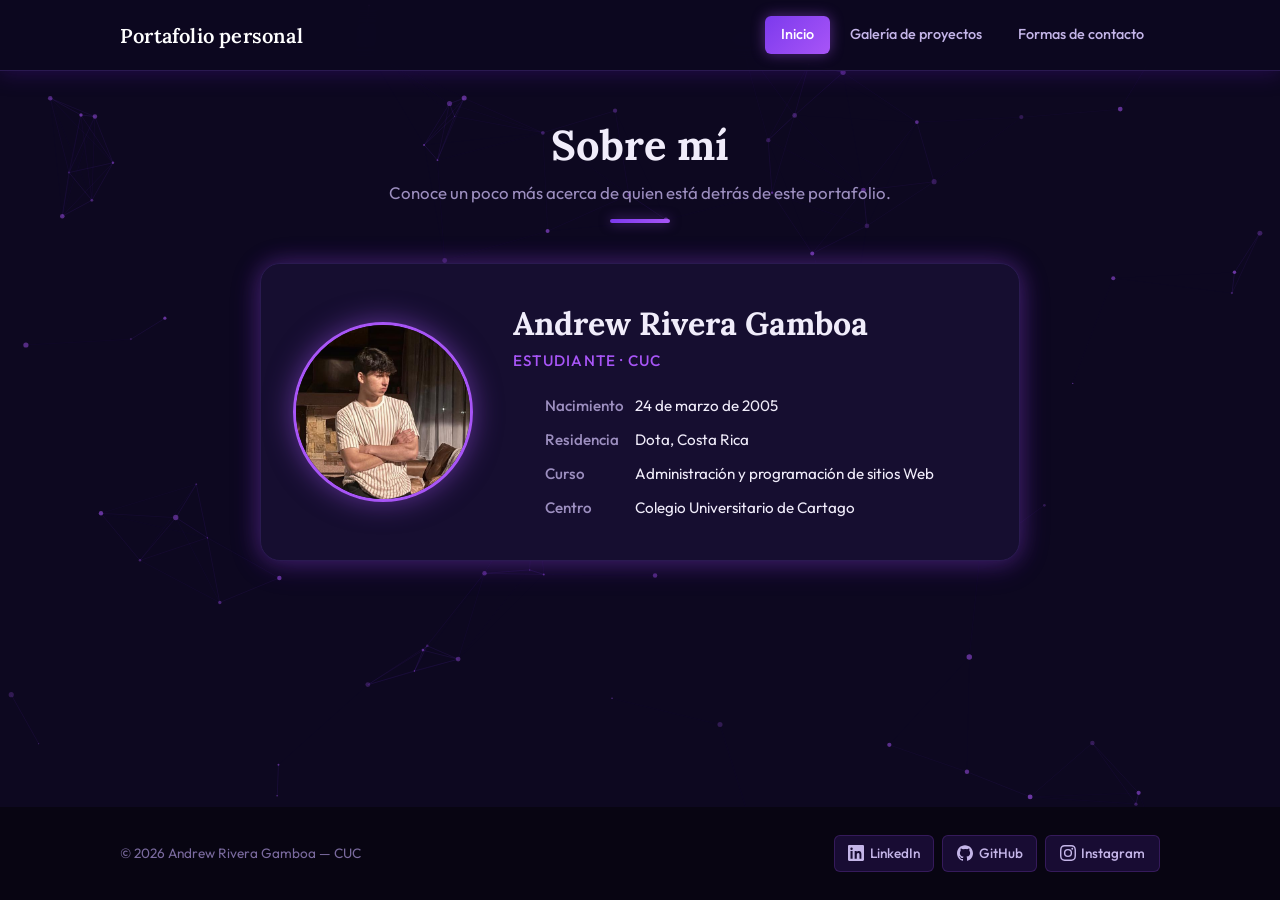
==== index.html @ b11b97e3 "Tarea Portafolio personal Todo desarrollado y probado" ====
<!DOCTYPE html>
<html lang="es">
<head>
  <meta charset="UTF-8" />
  <meta name="viewport" content="width=device-width, initial-scale=1.0" />
  <title>Inicio — Portafolio Personal</title>
  <link rel="stylesheet" href="styles.css" />
</head>
<body>


  <header>
    <div class="container header-inner">
      <span class="site-title">Portafolio personal</span>

      <button class="nav-toggle" aria-label="Abrir menú" aria-expanded="false" onclick="toggleNav(this)">
        <span></span><span></span><span></span>
      </button>

      <nav id="main-nav" aria-label="Navegación principal">
        <ul>
          <li><a href="index.html" class="active">Inicio</a></li>
          <li><a href="proyectos.html">Galería de proyectos</a></li>
          <li><a href="contacto.html">Formas de contacto</a></li>
        </ul>
      </nav>
    </div>
  </header>




  <main>
    <div class="container">

      <section class="page-hero">
        <h1>Sobre mí</h1>
        <p>Conoce un poco más acerca de quien está detrás de este portafolio.</p>
        <div class="divider"></div>
      </section>

      <article class="profile-card">

        <div class="profile-photo">
          <img src="assets/personal2.jpeg" />
        </div>

        <div class="profile-info">
          <h1>Andrew Rivera Gamboa</h1>
          <p class="subtitle">Estudiante · CUC</p>

          <ul class="profile-details">
            <li>
              <span class="icon"></span>
              <strong>Nacimiento</strong>
              24 de marzo de 2005
            </li>
            <li>
              <span class="icon"></span>
              <strong>Residencia</strong>
              Dota, Costa Rica
            </li>
            <li>
              <span class="icon"></span>
              <strong>Curso</strong>
              Administración y programación de sitios Web
            </li>
            <li>
              <span class="icon"></span>
              <strong>Centro</strong>
              Colegio Universitario de Cartago
            </li>
          </ul>
        </div>
      </article>

    </div>
  </main>


  <footer>
    <div class="container footer-inner">
      <p class="footer-copy">&copy; 2026 Andrew Rivera Gamboa — CUC</p>

      <div class="social-links">
        <a href="https://linkedin.com" target="_blank" rel="noopener noreferrer">
          <svg xmlns="http://www.w3.org/2000/svg" width="16" height="16" viewBox="0 0 24 24" fill="currentColor" aria-hidden="true"><path d="M20.447 20.452H17.21v-5.569c0-1.328-.024-3.037-1.852-3.037-1.854 0-2.137 1.446-2.137 2.94v5.666H9.985V9h3.103v1.561h.044c.432-.82 1.487-1.685 3.061-1.685 3.274 0 3.878 2.155 3.878 4.957v6.619zM5.337 7.433a1.8 1.8 0 1 1 0-3.6 1.8 1.8 0 0 1 0 3.6zm1.555 13.019H3.782V9h3.11v11.452zM22.225 0H1.771C.792 0 0 .774 0 1.729v20.542C0 23.226.792 24 1.771 24h20.451C23.2 24 24 23.226 24 22.271V1.729C24 .774 23.2 0 22.222 0h.003z"/></svg>
          LinkedIn
        </a>
        <a href="https://github.com/Andrewww24" target="_blank" rel="noopener noreferrer">
          <svg xmlns="http://www.w3.org/2000/svg" width="16" height="16" viewBox="0 0 24 24" fill="currentColor" aria-hidden="true"><path d="M12 .297c-6.63 0-12 5.373-12 12 0 5.303 3.438 9.8 8.205 11.385.6.113.82-.258.82-.577v-2.234c-3.338.726-4.033-1.416-4.033-1.416-.546-1.387-1.333-1.756-1.333-1.756-1.089-.745.083-.729.083-.729 1.205.084 1.839 1.237 1.839 1.237 1.07 1.834 2.807 1.304 3.492.997.107-.775.418-1.305.762-1.604-2.665-.305-5.467-1.334-5.467-5.931 0-1.311.469-2.381 1.236-3.221-.124-.303-.535-1.524.117-3.176 0 0 1.008-.322 3.301 1.23a11.52 11.52 0 0 1 3.003-.404c1.02.005 2.047.138 3.006.404 2.291-1.552 3.297-1.23 3.297-1.23.653 1.653.242 2.874.118 3.176.77.84 1.235 1.911 1.235 3.221 0 4.609-2.807 5.624-5.479 5.921.43.372.823 1.102.823 2.222v3.293c0 .319.192.694.801.576C20.566 22.092 24 17.592 24 12.297c0-6.627-5.373-12-12-12z"/></svg>
          GitHub
        </a>
        <a href="https://instagram.com" target="_blank" rel="noopener noreferrer">
          <svg xmlns="http://www.w3.org/2000/svg" width="16" height="16" viewBox="0 0 24 24" fill="currentColor" aria-hidden="true"><path d="M12 2.163c3.204 0 3.584.012 4.85.07 3.252.148 4.771 1.691 4.919 4.919.058 1.265.069 1.645.069 4.849 0 3.205-.012 3.584-.069 4.849-.149 3.225-1.664 4.771-4.919 4.919-1.266.058-1.644.07-4.85.07-3.204 0-3.584-.012-4.849-.07-3.26-.149-4.771-1.699-4.919-4.92-.058-1.265-.07-1.644-.07-4.849 0-3.204.013-3.583.07-4.849.149-3.227 1.664-4.771 4.919-4.919 1.266-.057 1.645-.069 4.849-.069zm0-2.163c-3.259 0-3.667.014-4.947.072-4.358.2-6.78 2.618-6.98 6.98-.059 1.281-.073 1.689-.073 4.948 0 3.259.014 3.668.072 4.948.2 4.358 2.618 6.78 6.98 6.98 1.281.058 1.689.072 4.948.072 3.259 0 3.668-.014 4.948-.072 4.354-.2 6.782-2.618 6.979-6.98.059-1.28.073-1.689.073-4.948 0-3.259-.014-3.667-.072-4.947-.196-4.354-2.617-6.78-6.979-6.98-1.281-.059-1.69-.073-4.949-.073zm0 5.838a6.162 6.162 0 1 0 0 12.324 6.162 6.162 0 0 0 0-12.324zM12 16a4 4 0 1 1 0-8 4 4 0 0 1 0 8zm6.406-11.845a1.44 1.44 0 1 0 0 2.881 1.44 1.44 0 0 0 0-2.881z"/></svg>
          Instagram
        </a>
      </div>
    </div>
  </footer>

  <script>
    function toggleNav(btn) {
      const nav = document.getElementById('main-nav');
      const open = nav.classList.toggle('open');
      btn.setAttribute('aria-expanded', open);
    }
  </script>
  <script src="particles.js"></script>
</body>
</html>
---- styles.css ----
@import url('https://fonts.googleapis.com/css2?family=Outfit:wght@300;400;500;600;700&family=Lora:ital,wght@0,400;0,600;1,400&display=swap');


:root {
  --color-bg:          #0d0820;
  --color-surface:     #160e30;
  --color-surface-2:   #1e1440;
  --color-primary:     #7c3aed;
  --color-primary-lt:  #9d5ff5;
  --color-accent:      #a855f7;
  --color-accent-dk:   #7c3aed;
  --color-text:        #f0ecfa;
  --color-text-muted:  #9d8fc0;
  --color-border:      #2a1a50;
  --color-footer-bg:   #080512;
  --color-footer-text: #c4b5e8;

  --font-heading: 'Lora', Georgia, serif;
  --font-body:    'Outfit', system-ui, sans-serif;

  --radius-sm: 6px;
  --radius-md: 12px;
  --radius-lg: 20px;

  --shadow-card: 0 4px 32px rgba(120, 40, 220, 0.18);
  --shadow-nav:  0 2px 20px rgba(80, 20, 160, 0.35);
  --glow-accent: 0 0 24px rgba(168, 85, 247, 0.30);
  --transition:  200ms ease;
}


#particles-bg {
  position: fixed;
  inset: 0;
  width: 100%;
  height: 100%;
  z-index: 0;
  pointer-events: none;
}


header, main, footer {
  position: relative;
  z-index: 1;
}


*, *::before, *::after {
  box-sizing: border-box;
  margin: 0;
  padding: 0;
}

html {
  scroll-behavior: smooth;
}

body {
  font-family: var(--font-body);
  font-size: 1rem;
  color: var(--color-text);
  background-color: var(--color-bg);
  line-height: 1.65;
  min-height: 100dvh;
  display: flex;
  flex-direction: column;
}

img {
  display: block;
  max-width: 100%;
}

a {
  color: var(--color-accent);
  text-decoration: none;
  transition: color var(--transition);
}

a:hover {
  color: var(--color-accent-dk);
}

h1, h2, h3 {
  font-family: var(--font-heading);
  color: #f0ecfa;
  line-height: 1.25;
}


.container {
  width: 100%;
  max-width: 1080px;
  margin-inline: auto;
  padding-inline: 1.25rem;
}


header {
  background-color: rgba(13, 8, 32, 0.85);
  backdrop-filter: blur(12px);
  -webkit-backdrop-filter: blur(12px);
  border-bottom: 1px solid var(--color-border);
  box-shadow: var(--shadow-nav);
  position: sticky;
  top: 0;
  z-index: 100;
}

.header-inner {
  display: flex;
  align-items: center;
  justify-content: space-between;
  gap: 1rem;
  padding-block: 1rem;
}

.site-title {
  font-family: var(--font-heading);
  font-size: 1.25rem;
  font-weight: 600;
  color: #ffffff;
  letter-spacing: 0.01em;
  white-space: nowrap;
}


nav ul {
  list-style: none;
  display: flex;
  gap: 0.25rem;
}

nav ul li a {
  display: inline-block;
  padding: 0.45rem 1rem;
  border-radius: var(--radius-sm);
  color: var(--color-footer-text);
  font-size: 0.9rem;
  font-weight: 500;
  transition: background var(--transition), color var(--transition);
}

nav ul li a:hover {
  background-color: rgba(168, 85, 247, 0.15);
  color: #ffffff;
}

nav ul li a.active {
  background: linear-gradient(135deg, var(--color-primary), var(--color-accent));
  color: #ffffff;
  box-shadow: 0 0 14px rgba(168, 85, 247, 0.45);
}


.nav-toggle {
  display: none;
  flex-direction: column;
  gap: 5px;
  cursor: pointer;
  background: none;
  border: none;
  padding: 4px;
}

.nav-toggle span {
  display: block;
  width: 24px;
  height: 2px;
  background: #fff;
  border-radius: 2px;
  transition: transform var(--transition), opacity var(--transition);
}

main {
  flex: 1;
  padding-block: 3rem;
}

.page-hero {
  text-align: center;
  margin-bottom: 2.5rem;
}

.page-hero h1 {
  font-size: clamp(1.8rem, 4vw, 2.6rem);
  margin-bottom: 0.5rem;
}

.page-hero p {
  color: var(--color-text-muted);
  font-size: 1.05rem;
}

.divider {
  width: 60px;
  height: 4px;
  background: linear-gradient(90deg, var(--color-primary), var(--color-accent));
  border-radius: 2px;
  margin: 0.75rem auto 0;
  box-shadow: 0 0 12px rgba(168, 85, 247, 0.5);
}

.profile-card {
  background: var(--color-surface);
  border: 1px solid var(--color-border);
  border-radius: var(--radius-lg);
  box-shadow: var(--shadow-card), var(--glow-accent);
  padding: 2.5rem 2rem;
  display: flex;
  gap: 2.5rem;
  align-items: center;
  max-width: 760px;
  margin-inline: auto;
}

.profile-photo {
  flex-shrink: 0;
  width: 180px;
  height: 180px;
  border-radius: 50%;
  overflow: hidden;
  border: 3px solid var(--color-accent);
  box-shadow: 0 0 28px rgba(168, 85, 247, 0.50);
}

.profile-photo img,
.profile-photo svg {
  width: 100%;
  height: 100%;
  object-fit: cover;
}

.profile-info h1 {
  font-size: clamp(1.5rem, 3vw, 2rem);
  margin-bottom: 0.25rem;
}

.profile-info .subtitle {
  color: var(--color-accent);
  font-weight: 500;
  margin-bottom: 1.25rem;
  font-size: 0.95rem;
  text-transform: uppercase;
  letter-spacing: 0.08em;
}

.profile-details {
  list-style: none;
  display: flex;
  flex-direction: column;
  gap: 0.55rem;
}

.profile-details li {
  display: flex;
  align-items: center;
  gap: 0.6rem;
  font-size: 0.95rem;
  color: var(--color-text);
}

.profile-details li .icon {
  display: inline-flex;
  align-items: center;
  justify-content: center;
  width: 1.4rem;
  flex-shrink: 0;
  color: var(--color-accent);
}

.profile-details li strong {
  color: var(--color-text-muted);
  font-weight: 500;
  min-width: 5rem;
  display: inline-block;
}

.projects-grid {
  display: grid;
  grid-template-columns: repeat(auto-fill, minmax(300px, 1fr));
  gap: 1.5rem;
}

.project-card {
  background: var(--color-surface);
  border: 1px solid var(--color-border);
  border-radius: var(--radius-md);
  box-shadow: var(--shadow-card);
  padding: 1.75rem;
  border-top: 3px solid var(--color-accent);
  transition: transform var(--transition), box-shadow var(--transition), border-color var(--transition);
}

.project-card:hover {
  transform: translateY(-5px);
  box-shadow: var(--shadow-card), 0 0 24px rgba(168, 85, 247, 0.25);
  border-color: var(--color-accent);
}

.project-card h2 {
  font-size: 1.2rem;
  margin-bottom: 0.35rem;
}

.project-course {
  display: inline-block;
  font-size: 0.78rem;
  font-weight: 600;
  text-transform: uppercase;
  letter-spacing: 0.07em;
  color: var(--color-accent);
  background: rgba(168, 85, 247, 0.12);
  border: 1px solid rgba(168, 85, 247, 0.25);
  padding: 0.2rem 0.65rem;
  border-radius: 999px;
  margin-bottom: 0.85rem;
}

.project-card p {
  font-size: 0.93rem;
  color: var(--color-text-muted);
  line-height: 1.6;
}



.contact-wrapper {
  display: grid;
  grid-template-columns: 1fr 1fr;
  gap: 2rem;
  max-width: 900px;
  margin-inline: auto;
}

.contact-card {
  background: var(--color-surface);
  border: 1px solid var(--color-border);
  border-radius: var(--radius-md);
  box-shadow: var(--shadow-card);
  padding: 2rem;
  transition: box-shadow var(--transition);
}

.contact-card:hover {
  box-shadow: var(--shadow-card), 0 0 20px rgba(168, 85, 247, 0.20);
}

.contact-card h2 {
  font-size: 1.15rem;
  margin-bottom: 1.25rem;
  padding-bottom: 0.6rem;
  border-bottom: 2px solid var(--color-border);
}

.contact-list {
  list-style: none;
  display: flex;
  flex-direction: column;
  gap: 0.85rem;
}

.contact-list li {
  display: flex;
  align-items: center;
  gap: 0.75rem;
  font-size: 0.95rem;
}

.contact-list li .icon {
  display: inline-flex;
  align-items: center;
  justify-content: center;
  width: 1.6rem;
  flex-shrink: 0;
  color: var(--color-accent);
}

.contact-list li a {
  color: var(--color-text);
  word-break: break-all;
  transition: color var(--transition);
}

.contact-list li a:hover {
  color: var(--color-accent);
}

footer {
  background-color: var(--color-footer-bg);
  color: var(--color-footer-text);
  padding-block: 1.75rem;
}

.footer-inner {
  display: flex;
  align-items: center;
  justify-content: space-between;
  gap: 1rem;
  flex-wrap: wrap;
}

.footer-copy {
  font-size: 0.85rem;
  color: #7a6a9e;
}

.social-links {
  display: flex;
  gap: 0.5rem;
}

.social-links a {
  display: inline-flex;
  align-items: center;
  gap: 0.35rem;
  padding: 0.4rem 0.85rem;
  border-radius: var(--radius-sm);
  background: rgba(124, 58, 237, 0.15);
  border: 1px solid rgba(168, 85, 247, 0.20);
  color: var(--color-footer-text);
  font-size: 0.85rem;
  font-weight: 500;
  transition: background var(--transition), color var(--transition), box-shadow var(--transition);
}

.social-links a:hover {
  background: var(--color-accent);
  border-color: var(--color-accent);
  color: #fff;
  box-shadow: 0 0 14px rgba(168, 85, 247, 0.45);
}


@media (max-width: 700px) {

  .profile-card {
    flex-direction: column;
    text-align: center;
    padding: 2rem 1.25rem;
  }

  .profile-details li {
    justify-content: center;
  }

  .contact-wrapper {
    grid-template-columns: 1fr;
  }


  .footer-inner {
    flex-direction: column;
    text-align: center;
  }


  .nav-toggle {
    display: flex;
  }

  nav {
    position: absolute;
    top: 100%;
    left: 0;
    right: 0;
    background: #1a1040;
    border-bottom: 1px solid var(--color-border);
    box-shadow: 0 8px 24px rgba(80, 20, 160, 0.35);
    overflow: hidden;
    max-height: 0;
    transition: max-height 300ms ease;
  }

  nav.open {
    max-height: 300px;
  }

  nav ul {
    flex-direction: column;
    gap: 0;
    padding: 0.5rem 1rem 1rem;
  }

  nav ul li a {
    display: block;
    padding: 0.65rem 1rem;
  }
}
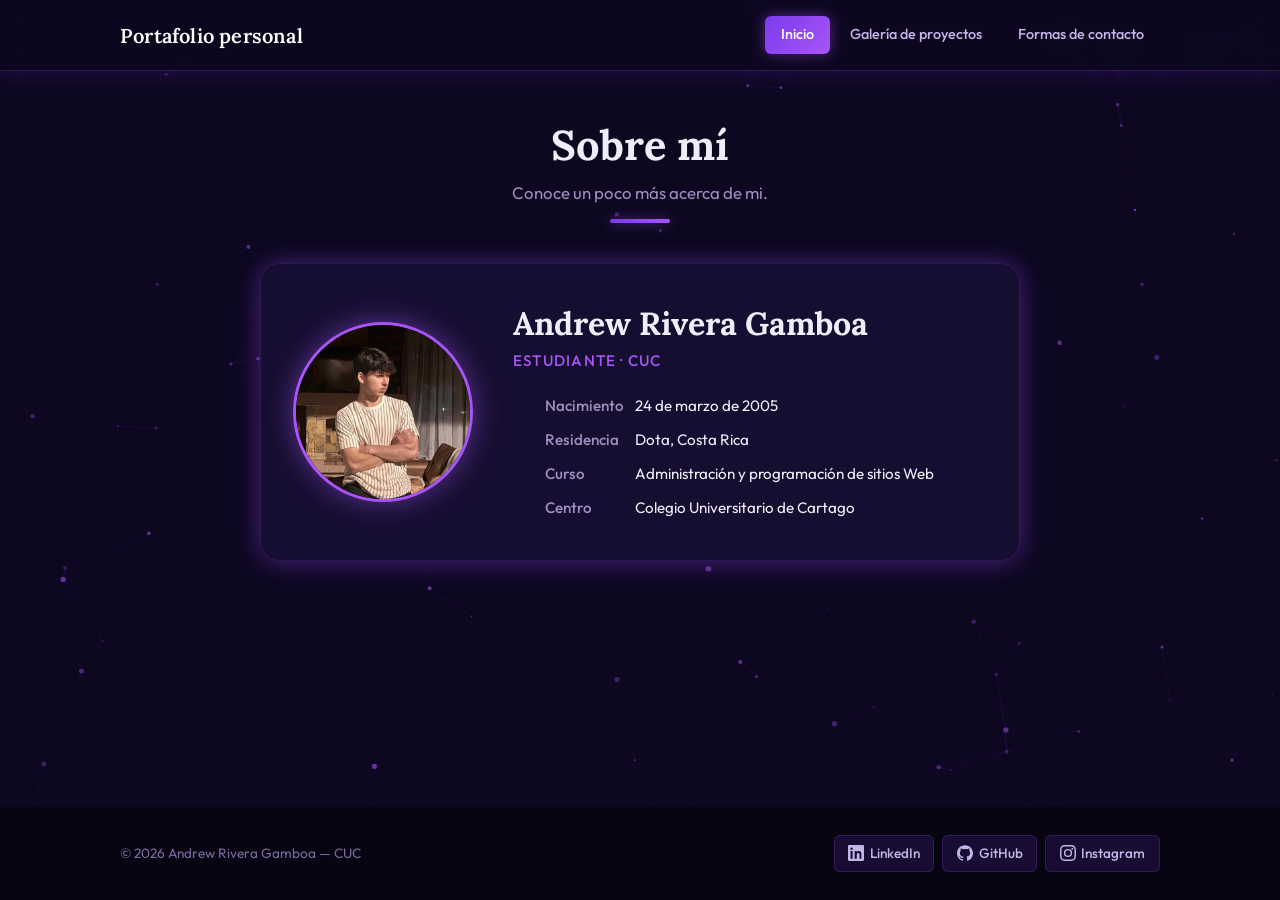
==== commit c7c99263: "cambios aaaa" ====
--- a/index.html
+++ b/index.html
@@ -35,7 +35,7 @@
 
       <section class="page-hero">
         <h1>Sobre mí</h1>
-        <p>Conoce un poco más acerca de quien está detrás de este portafolio.</p>
+        <p>Conoce un poco más acerca de mi.</p>
         <div class="divider"></div>
       </section>
 
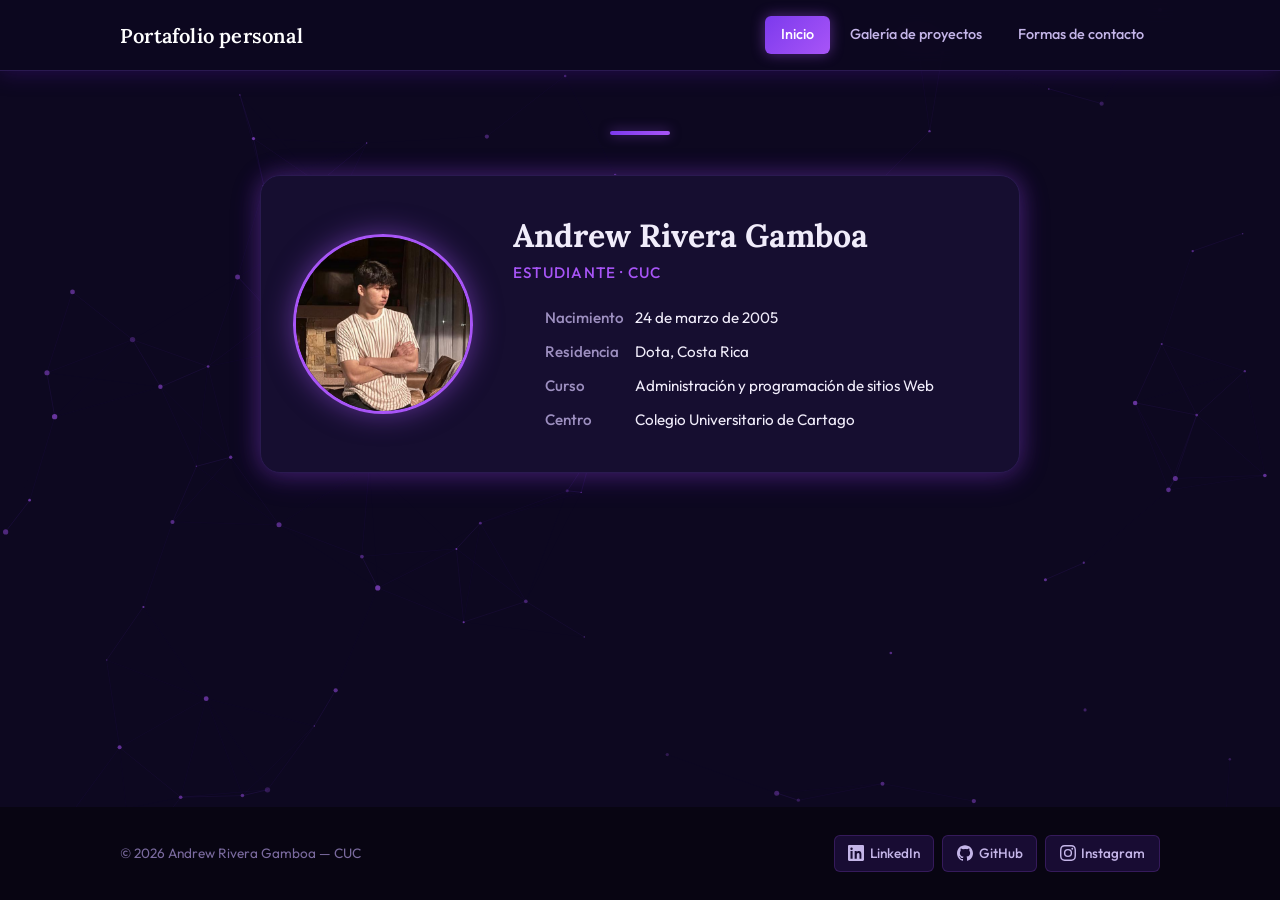
==== commit ee94ed5d: "innecesario aaaaa" ====
--- a/index.html
+++ b/index.html
@@ -34,8 +34,7 @@
     <div class="container">
 
       <section class="page-hero">
-        <h1>Sobre mí</h1>
-        <p>Conoce un poco más acerca de mi.</p>
+
         <div class="divider"></div>
       </section>
 
